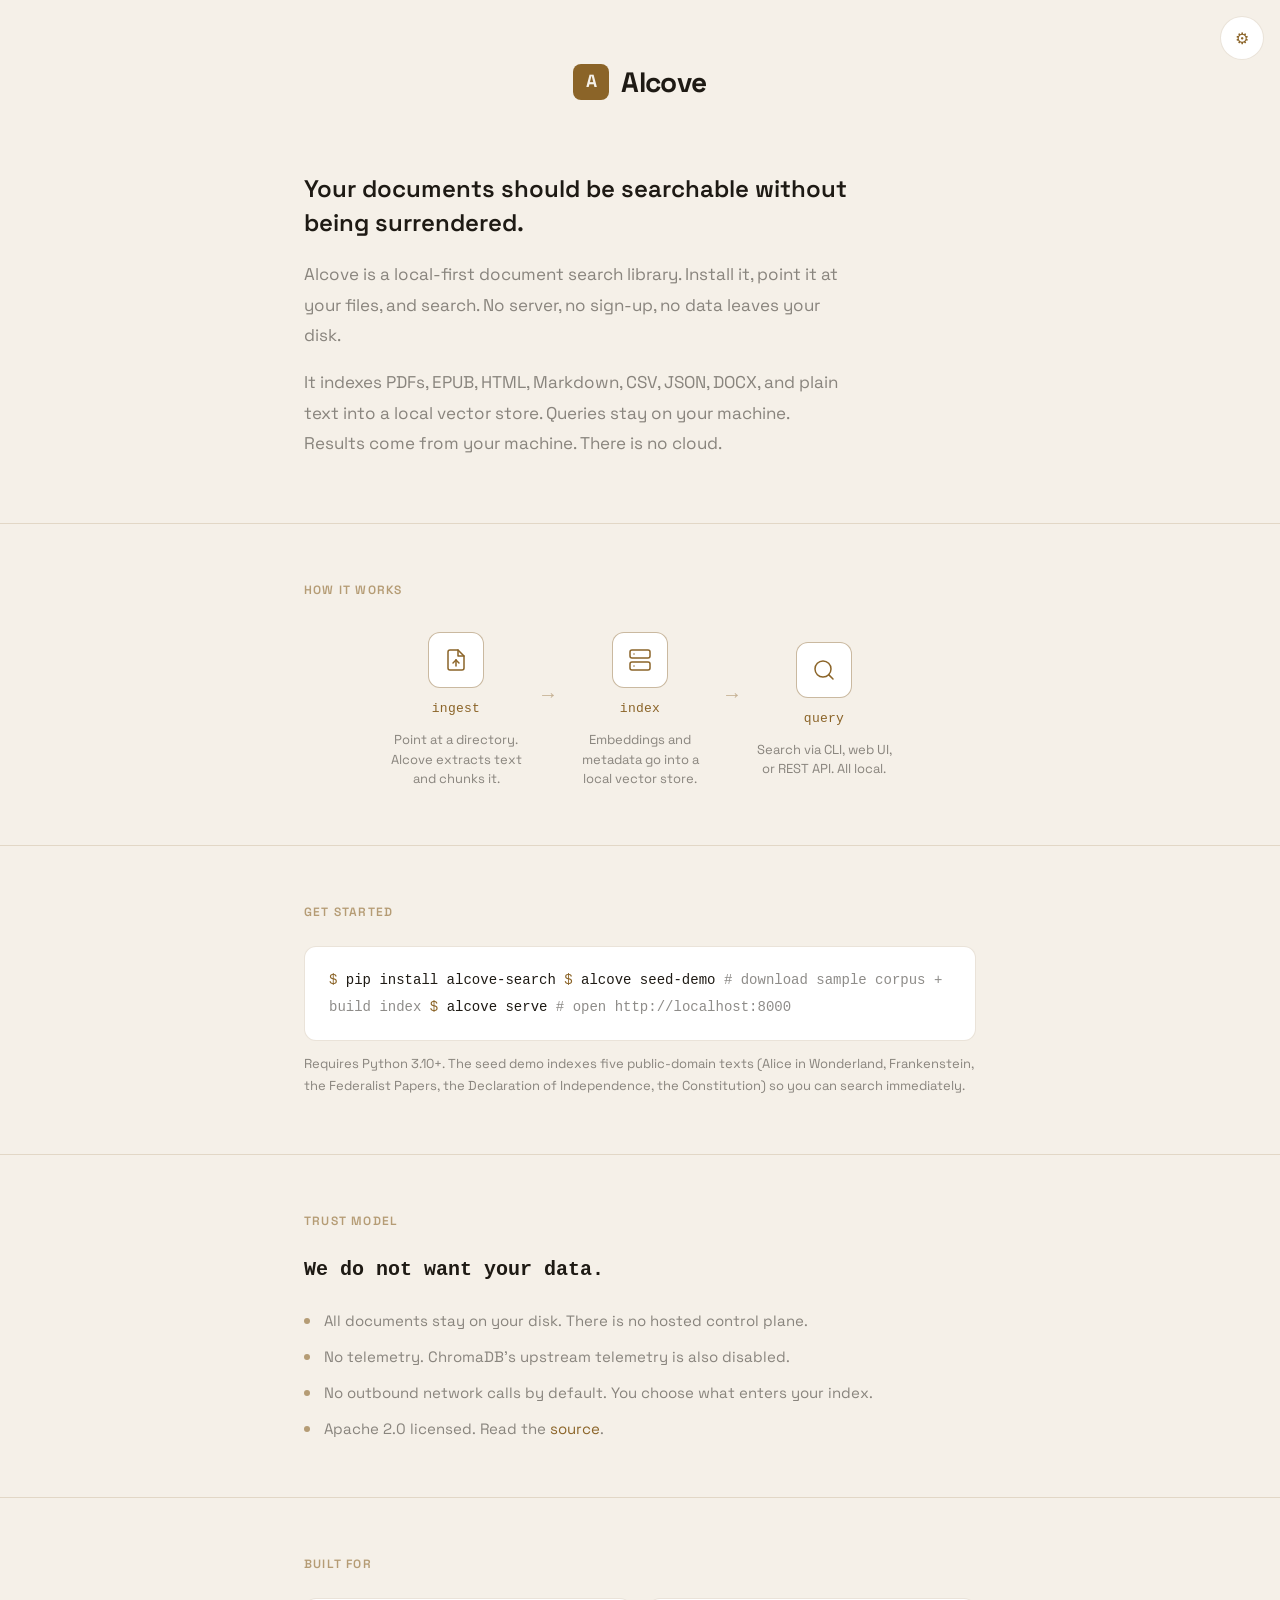
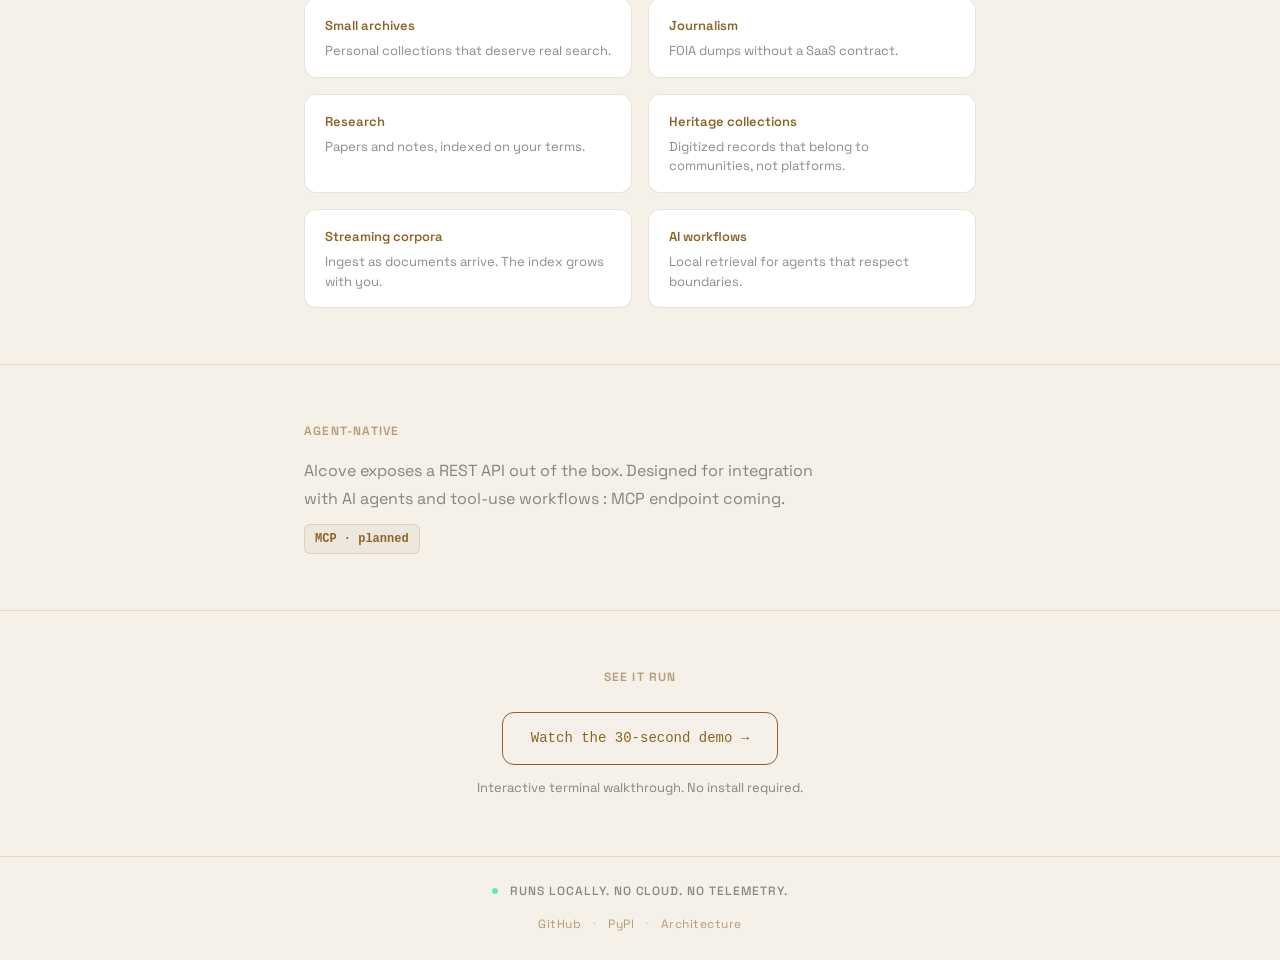
==== docs/index.html @ ea4d73d9 "Add landing page with Alcove design system Single-page landing at docs/index.html for GitHub Pages. " ====
<!DOCTYPE html>
<html lang="en">
<head>
<meta charset="UTF-8">
<meta name="viewport" content="width=device-width, initial-scale=1.0">
<title>Alcove: Local-First Document Search</title>
<meta name="description" content="Index your documents locally. Search them instantly. Your data never leaves your disk.">
<meta property="og:title" content="Alcove: Local-First Document Search">
<meta property="og:description" content="Index your documents locally. Search them instantly. Your data never leaves your disk.">
<meta property="og:type" content="website">
<meta property="og:url" content="https://pro777.github.io/alcove/">
<meta property="og:image" content="https://pro777.github.io/alcove/assets/logo.svg">
<link rel="icon" type="image/png" sizes="32x32" href="assets/favicon-32x32.png">
<link rel="apple-touch-icon" href="assets/apple-touch-icon.png">

<script>
(function() {
  var t = localStorage.getItem('alcove-theme');
  if (t) document.documentElement.dataset.theme = t;
})();
</script>

<style>
/* ---- Self-hosted Space Grotesk ---- */
@font-face {
  font-family: 'Space Grotesk';
  font-style: normal;
  font-weight: 300 700;
  font-display: swap;
  src: url([data-uri]) format('woff2');
  unicode-range: U+0100-02BA, U+02BD-02C5, U+02C7-02CC, U+02CE-02D7, U+02DD-02FF, U+0304, U+0308, U+0329, U+1D00-1DBF, U+1E00-1E9F, U+1EF2-1EFF, U+2020, U+20A0-20AB, U+20AD-20C0, U+2113, U+2C60-2C7F, U+A720-A7FF;
}
@font-face {
  font-family: 'Space Grotesk';
  font-style: normal;
  font-weight: 300 700;
  font-display: swap;
  src: url([data-uri]) format('woff2');
  unicode-range: U+0000-00FF, U+0131, U+0152-0153, U+02BB-02BC, U+02C6, U+02DA, U+02DC, U+0304, U+0308, U+0329, U+2000-206F, U+20AC, U+2122, U+2191, U+2193, U+2212, U+2215, U+FEFF, U+FFFD;
}

/* ---- Custom Properties ---- */
:root {
  --bg-body:      #1e1a14;
  --bg-surface:   #2a241d;
  --bg-card:      #241f18;
  --border:       rgba(211, 166, 111, 0.12);
  --border-hover: rgba(211, 166, 111, 0.35);
  --gold:         #d3a66f;
  --gold-dim:     rgba(211, 166, 111, 0.50);
  --gold-faint:   rgba(211, 166, 111, 0.08);
  --gold-glow:    rgba(211, 166, 111, 0.18);
  --text:         #f5f0e8;
  --text-muted:   rgba(245, 240, 232, 0.45);
  --font-sans:    'Space Grotesk', -apple-system, BlinkMacSystemFont, 'Segoe UI', Roboto, sans-serif;
  --font-mono:    'SF Mono', 'Cascadia Code', 'Fira Code', 'JetBrains Mono', Menlo, Monaco, Consolas, monospace;
  --radius-sm:    0.375rem;
  --radius-md:    0.5rem;
  --radius-lg:    0.75rem;
  color-scheme: dark;
}

@media (prefers-color-scheme: light) {
  :root:not([data-theme]) {
    color-scheme: light;
    --bg-body:      #f5f0e8;
    --bg-surface:   #ede8df;
    --bg-card:      #ffffff;
    --border:       rgba(139, 100, 45, 0.18);
    --border-hover: rgba(139, 100, 45, 0.45);
    --gold:         #8b6428;
    --gold-dim:     rgba(139, 100, 40, 0.60);
    --gold-faint:   rgba(139, 100, 40, 0.06);
    --gold-glow:    rgba(139, 100, 40, 0.14);
    --text:         #1e1a14;
    --text-muted:   rgba(30, 26, 20, 0.50);
  }
}

[data-theme="light"] {
  color-scheme: light;
  --bg-body:      #f5f0e8;
  --bg-surface:   #ede8df;
  --bg-card:      #ffffff;
  --border:       rgba(139, 100, 45, 0.18);
  --border-hover: rgba(139, 100, 45, 0.45);
  --gold:         #8b6428;
  --gold-dim:     rgba(139, 100, 40, 0.60);
  --gold-faint:   rgba(139, 100, 40, 0.06);
  --gold-glow:    rgba(139, 100, 40, 0.14);
  --text:         #1e1a14;
  --text-muted:   rgba(30, 26, 20, 0.50);
}

[data-theme="dark"] {
  color-scheme: dark;
  --bg-body:      #1e1a14;
  --bg-surface:   #2a241d;
  --bg-card:      #241f18;
  --border:       rgba(211, 166, 111, 0.12);
  --border-hover: rgba(211, 166, 111, 0.35);
  --gold:         #d3a66f;
  --gold-dim:     rgba(211, 166, 111, 0.50);
  --gold-faint:   rgba(211, 166, 111, 0.08);
  --gold-glow:    rgba(211, 166, 111, 0.18);
  --text:         #f5f0e8;
  --text-muted:   rgba(245, 240, 232, 0.45);
}

/* ---- Reset ---- */
*, *::before, *::after { box-sizing: border-box; margin: 0; padding: 0; }
html { scroll-behavior: smooth; }

body {
  background: var(--bg-body);
  color: var(--text);
  font-family: var(--font-sans);
  font-size: 16px;
  line-height: 1.7;
  min-height: 100vh;
  -webkit-font-smoothing: antialiased;
  -moz-osx-font-smoothing: grayscale;
}

/* ---- Accessibility ---- */
.sr-only {
  position: absolute; width: 1px; height: 1px; padding: 0; margin: -1px;
  overflow: hidden; clip: rect(0,0,0,0); white-space: nowrap; border: 0;
}

.skip-link {
  position: absolute; top: -44px; left: 1rem;
  background: var(--gold); color: var(--bg-body);
  padding: 0.5rem 1rem; font-weight: 600; font-size: 0.875rem;
  border-radius: 0 0 var(--radius-sm) var(--radius-sm);
  z-index: 200; transition: top 0.2s; text-decoration: none;
  min-height: 44px; display: inline-flex; align-items: center;
}
.skip-link:focus { top: 0; }

a:focus-visible, button:focus-visible {
  outline: 2px solid var(--gold); outline-offset: 2px; border-radius: var(--radius-sm);
}

/* ---- Theme Toggle ---- */
.theme-toggle {
  position: fixed; top: 1rem; right: 1rem;
  background: var(--bg-card); border: 1px solid var(--border);
  border-radius: 50%; width: 38px; height: 38px;
  display: flex; align-items: center; justify-content: center;
  cursor: pointer; font-size: 1rem; color: var(--gold);
  z-index: 100; padding: 0;
  transition: background 0.2s, border-color 0.2s;
  min-height: 44px; min-width: 44px;
}
.theme-toggle:hover { border-color: var(--border-hover); background: var(--bg-surface); }

/* ---- Layout ---- */
.container {
  max-width: 720px; width: 100%; margin: 0 auto; padding: 0 1.5rem;
}

/* ---- Header ---- */
.site-header {
  padding: 4rem 0 2rem; text-align: center;
}
.logo-row {
  display: flex; align-items: center; justify-content: center; gap: 0.75rem; margin-bottom: 0.5rem;
}
.logo-mark {
  width: 36px; height: 36px; background: var(--gold);
  border-radius: var(--radius-md);
  display: flex; align-items: center; justify-content: center;
  color: var(--bg-body); font-size: 1.1rem; font-weight: 700;
  letter-spacing: -0.02em; flex-shrink: 0;
}
.site-title {
  font-size: 1.75rem; font-weight: 700; color: var(--text);
  letter-spacing: -0.02em; line-height: 1;
}

/* ---- Sections ---- */
section {
  padding: 3.5rem 0;
}

section + section {
  border-top: 1px solid var(--border);
}

/* ---- Thesis (hero) ---- */
.thesis {
  padding: 2rem 0 4rem;
}
.thesis h2 {
  font-size: 1.5rem; font-weight: 600; line-height: 1.4;
  color: var(--text); margin-bottom: 1.25rem; max-width: 560px;
}
.thesis p {
  font-size: 1.0625rem; line-height: 1.8; color: var(--text-muted);
  max-width: 540px;
}
.thesis p + p {
  margin-top: 1rem;
}

/* ---- Pipeline ---- */
.pipeline-section h3 {
  font-size: 0.75rem; font-weight: 600; text-transform: uppercase;
  letter-spacing: 0.1em; color: var(--gold-dim); margin-bottom: 2rem;
}

.pipeline {
  display: flex; align-items: center; justify-content: center;
  gap: 0; flex-wrap: nowrap;
}

.pipeline-stage {
  display: flex; flex-direction: column; align-items: center;
  gap: 0.625rem; flex: 0 0 auto; min-width: 120px;
}

.pipeline-icon {
  width: 56px; height: 56px;
  border: 1.5px solid var(--border-hover);
  border-radius: var(--radius-lg);
  display: flex; align-items: center; justify-content: center;
  background: var(--bg-card);
  transition: border-color 0.3s, box-shadow 0.3s;
}

.pipeline-icon svg {
  width: 24px; height: 24px; stroke: var(--gold); fill: none;
  stroke-width: 1.5; stroke-linecap: round; stroke-linejoin: round;
}

.pipeline-stage:hover .pipeline-icon {
  border-color: var(--gold); box-shadow: 0 0 16px var(--gold-glow);
}

.pipeline-label {
  font-family: var(--font-mono); font-size: 0.8125rem;
  font-weight: 500; color: var(--gold); letter-spacing: 0.02em;
}

.pipeline-desc {
  font-size: 0.8125rem; color: var(--text-muted); text-align: center;
  max-width: 140px; line-height: 1.5;
}

.pipeline-arrow {
  color: var(--border-hover); font-size: 1.25rem;
  padding: 0 0.75rem; margin-top: -2rem; flex-shrink: 0;
}

/* ---- Trust ---- */
.trust-section h3 {
  font-size: 0.75rem; font-weight: 600; text-transform: uppercase;
  letter-spacing: 0.1em; color: var(--gold-dim); margin-bottom: 1.5rem;
}

.trust-statement {
  font-family: var(--font-mono); font-size: 1.25rem;
  font-weight: 600; color: var(--text); margin-bottom: 1.5rem;
  line-height: 1.5;
}

.trust-points {
  display: grid; grid-template-columns: 1fr; gap: 0.75rem;
}

.trust-point {
  font-size: 0.9375rem; color: var(--text-muted); line-height: 1.6;
  padding-left: 1.25rem; position: relative;
}

.trust-point::before {
  content: ''; position: absolute; left: 0; top: 0.6em;
  width: 6px; height: 6px; border-radius: 50%;
  background: var(--gold-dim);
}

/* ---- Quick Start ---- */
.quickstart-section h3 {
  font-size: 0.75rem; font-weight: 600; text-transform: uppercase;
  letter-spacing: 0.1em; color: var(--gold-dim); margin-bottom: 1.5rem;
}

.code-block {
  background: var(--bg-card); border: 1px solid var(--border);
  border-radius: var(--radius-lg); padding: 1.25rem 1.5rem;
  font-family: var(--font-mono); font-size: 0.875rem;
  line-height: 1.9; overflow-x: auto; position: relative;
}

.code-block code {
  color: var(--text);
}

.code-prompt { color: var(--gold); }
.code-comment { color: var(--text-muted); }

.code-block + .code-note {
  margin-top: 0.75rem; font-size: 0.8125rem; color: var(--text-muted);
}

/* ---- Verticals ---- */
.verticals-section h3 {
  font-size: 0.75rem; font-weight: 600; text-transform: uppercase;
  letter-spacing: 0.1em; color: var(--gold-dim); margin-bottom: 1.5rem;
}

.verticals-grid {
  display: grid; grid-template-columns: 1fr 1fr; gap: 1rem;
}

.vertical-item {
  background: var(--bg-card); border: 1px solid var(--border);
  border-radius: var(--radius-lg); padding: 1rem 1.25rem;
  transition: border-color 0.2s;
}

.vertical-item:hover {
  border-color: var(--border-hover);
}

.vertical-label {
  font-size: 0.8125rem; font-weight: 600; color: var(--gold);
  margin-bottom: 0.25rem;
}

.vertical-desc {
  font-size: 0.8125rem; color: var(--text-muted); line-height: 1.5;
}

/* ---- Agent / MCP ---- */
.agent-section h3 {
  font-size: 0.75rem; font-weight: 600; text-transform: uppercase;
  letter-spacing: 0.1em; color: var(--gold-dim); margin-bottom: 1rem;
}

.agent-section p {
  font-size: 1rem; color: var(--text-muted); line-height: 1.7;
  max-width: 540px;
}

.agent-badge {
  display: inline-block; font-family: var(--font-mono);
  font-size: 0.75rem; font-weight: 600;
  padding: 0.25rem 0.625rem; border-radius: var(--radius-sm);
  background: var(--gold-faint); color: var(--gold);
  border: 1px solid var(--border);
  margin-top: 0.75rem;
}

/* ---- Demo ---- */
.demo-section {
  text-align: center;
}

.demo-section h3 {
  font-size: 0.75rem; font-weight: 600; text-transform: uppercase;
  letter-spacing: 0.1em; color: var(--gold-dim); margin-bottom: 1.5rem;
}

.demo-link {
  display: inline-flex; align-items: center; gap: 0.5rem;
  padding: 0.875rem 1.75rem;
  border: 1px solid var(--gold); border-radius: var(--radius-lg);
  color: var(--gold); text-decoration: none;
  font-family: var(--font-mono); font-size: 0.875rem; font-weight: 500;
  transition: background 0.2s, color 0.2s;
}

.demo-link:hover {
  background: var(--gold); color: var(--bg-body); text-decoration: none;
}

.demo-note {
  margin-top: 0.75rem; font-size: 0.8125rem; color: var(--text-muted);
}

/* ---- Footer ---- */
.site-footer {
  padding: 1.5rem 0; border-top: 1px solid var(--border);
  text-align: center;
}
.site-footer p {
  font-size: 0.75rem; font-weight: 500; text-transform: uppercase;
  letter-spacing: 0.08em; color: var(--text-muted);
}
.footer-dot {
  display: inline-block; width: 6px; height: 6px; border-radius: 50%;
  background: #6ee7b7; margin-right: 0.5rem;
  vertical-align: middle; position: relative; top: -1px;
}
.footer-links {
  margin-top: 0.5rem;
}
.footer-links a {
  font-size: 0.75rem; color: var(--gold-dim); text-decoration: none;
  letter-spacing: 0.04em;
}
.footer-links a:hover {
  color: var(--gold); text-decoration: underline;
}
.footer-sep {
  margin: 0 0.5rem; color: var(--border);
}

/* ---- Links ---- */
a { color: var(--gold); text-decoration: none; }
a:hover { text-decoration: underline; }

/* ---- Responsive ---- */
@media (max-width: 600px) {
  .container { padding: 0 1rem; }
  .site-header { padding: 3rem 0 1.5rem; }
  .site-title { font-size: 1.5rem; }
  section { padding: 2.5rem 0; }
  .thesis h2 { font-size: 1.25rem; }
  .pipeline { flex-direction: column; gap: 1rem; }
  .pipeline-arrow { transform: rotate(90deg); margin: 0; padding: 0; }
  .pipeline-stage { min-width: auto; }
  .verticals-grid { grid-template-columns: 1fr; }
  .trust-statement { font-size: 1.0625rem; }
}
</style>
</head>
<body>

<a href="#main" class="skip-link">Skip to main content</a>

<button class="theme-toggle" id="theme-toggle" aria-label="Toggle theme">
  <span id="theme-icon">&#9790;</span>
</button>

<header class="site-header">
  <div class="container">
    <div class="logo-row">
      <div class="logo-mark" aria-hidden="true">A</div>
      <h1 class="site-title">Alcove</h1>
    </div>
  </div>
</header>

<main id="main">

  <!-- Thesis -->
  <section class="thesis">
    <div class="container">
      <h2>Your documents should be searchable without being surrendered.</h2>
      <p>
        Alcove is a local-first document search library. Install it, point it at your files, and search. No server, no sign-up, no data leaves your disk.
      </p>
      <p>
        It indexes PDFs, EPUB, HTML, Markdown, CSV, JSON, DOCX, and plain text into a local vector store. Queries stay on your machine. Results come from your machine. There is no cloud.
      </p>
    </div>
  </section>

  <!-- Pipeline -->
  <section class="pipeline-section">
    <div class="container">
      <h3>How it works</h3>
      <div class="pipeline" role="img" aria-label="Three-stage pipeline: ingest files, index into vector store, query locally">

        <div class="pipeline-stage">
          <div class="pipeline-icon">
            <svg viewBox="0 0 24 24"><path d="M14 2H6a2 2 0 0 0-2 2v16a2 2 0 0 0 2 2h12a2 2 0 0 0 2-2V8z"/><polyline points="14 2 14 8 20 8"/><line x1="12" y1="18" x2="12" y2="12"/><line x1="9" y1="15" x2="12" y2="12"/><line x1="15" y1="15" x2="12" y2="12"/></svg>
          </div>
          <span class="pipeline-label">ingest</span>
          <span class="pipeline-desc">Point at a directory. Alcove extracts text and chunks it.</span>
        </div>

        <span class="pipeline-arrow" aria-hidden="true">&#8594;</span>

        <div class="pipeline-stage">
          <div class="pipeline-icon">
            <svg viewBox="0 0 24 24"><rect x="2" y="2" width="20" height="8" rx="2" ry="2"/><rect x="2" y="14" width="20" height="8" rx="2" ry="2"/><line x1="6" y1="6" x2="6.01" y2="6"/><line x1="6" y1="18" x2="6.01" y2="18"/></svg>
          </div>
          <span class="pipeline-label">index</span>
          <span class="pipeline-desc">Embeddings and metadata go into a local vector store.</span>
        </div>

        <span class="pipeline-arrow" aria-hidden="true">&#8594;</span>

        <div class="pipeline-stage">
          <div class="pipeline-icon">
            <svg viewBox="0 0 24 24"><circle cx="11" cy="11" r="8"/><line x1="21" y1="21" x2="16.65" y2="16.65"/></svg>
          </div>
          <span class="pipeline-label">query</span>
          <span class="pipeline-desc">Search via CLI, web UI, or REST API. All local.</span>
        </div>

      </div>
    </div>
  </section>

  <!-- Quick Start -->
  <section class="quickstart-section">
    <div class="container">
      <h3>Get started</h3>
      <div class="code-block">
        <code><span class="code-prompt">$</span> pip install alcove-search
<span class="code-prompt">$</span> alcove seed-demo          <span class="code-comment"># download sample corpus + build index</span>
<span class="code-prompt">$</span> alcove serve              <span class="code-comment"># open http://localhost:8000</span></code>
      </div>
      <p class="code-note">
        Requires Python 3.10+. The seed demo indexes five public-domain texts (Alice in Wonderland, Frankenstein, the Federalist Papers, the Declaration of Independence, the Constitution) so you can search immediately.
      </p>
    </div>
  </section>

  <!-- Trust -->
  <section class="trust-section">
    <div class="container">
      <h3>Trust model</h3>
      <p class="trust-statement">We do not want your data.</p>
      <div class="trust-points">
        <div class="trust-point">All documents stay on your disk. There is no hosted control plane.</div>
        <div class="trust-point">No telemetry. ChromaDB&rsquo;s upstream telemetry is also disabled.</div>
        <div class="trust-point">No outbound network calls by default. You choose what enters your index.</div>
        <div class="trust-point">Apache 2.0 licensed. Read the <a href="https://github.com/Pro777/alcove">source</a>.</div>
      </div>
    </div>
  </section>

  <!-- Verticals -->
  <section class="verticals-section">
    <div class="container">
      <h3>Built for</h3>
      <div class="verticals-grid">
        <div class="vertical-item">
          <div class="vertical-label">Small archives</div>
          <div class="vertical-desc">Personal collections that deserve real search.</div>
        </div>
        <div class="vertical-item">
          <div class="vertical-label">Journalism</div>
          <div class="vertical-desc">FOIA dumps without a SaaS contract.</div>
        </div>
        <div class="vertical-item">
          <div class="vertical-label">Research</div>
          <div class="vertical-desc">Papers and notes, indexed on your terms.</div>
        </div>
        <div class="vertical-item">
          <div class="vertical-label">Heritage collections</div>
          <div class="vertical-desc">Digitized records that belong to communities, not platforms.</div>
        </div>
        <div class="vertical-item">
          <div class="vertical-label">Streaming corpora</div>
          <div class="vertical-desc">Ingest as documents arrive. The index grows with you.</div>
        </div>
        <div class="vertical-item">
          <div class="vertical-label">AI workflows</div>
          <div class="vertical-desc">Local retrieval for agents that respect boundaries.</div>
        </div>
      </div>
    </div>
  </section>

  <!-- Agent-native -->
  <section class="agent-section">
    <div class="container">
      <h3>Agent-native</h3>
      <p>
        Alcove exposes a REST API out of the box. Designed for integration with AI agents and tool-use workflows : MCP endpoint coming.
      </p>
      <span class="agent-badge">MCP &middot; planned</span>
    </div>
  </section>

  <!-- Demo -->
  <section class="demo-section">
    <div class="container">
      <h3>See it run</h3>
      <a href="demo.html" class="demo-link">
        Watch the 30-second demo &#8594;
      </a>
      <p class="demo-note">Interactive terminal walkthrough. No install required.</p>
    </div>
  </section>

</main>

<footer class="site-footer">
  <div class="container">
    <p>
      <span class="footer-dot" aria-hidden="true"></span>
      Runs locally. No cloud. No telemetry.
    </p>
    <div class="footer-links">
      <a href="https://github.com/Pro777/alcove">GitHub</a>
      <span class="footer-sep" aria-hidden="true">&middot;</span>
      <a href="https://pypi.org/project/alcove-search/">PyPI</a>
      <span class="footer-sep" aria-hidden="true">&middot;</span>
      <a href="ARCHITECTURE.html">Architecture</a>
    </div>
  </div>
</footer>

<script>
(function() {
  var btn = document.getElementById('theme-toggle');
  var icon = document.getElementById('theme-icon');
  var states = ['auto', 'light', 'dark'];
  var icons = {'auto': '&#9881;', 'light': '&#9728;', 'dark': '&#9790;'};
  var labels = {'auto': 'Auto theme', 'light': 'Light theme', 'dark': 'Dark theme'};

  function getCurrent() {
    return localStorage.getItem('alcove-theme') || 'auto';
  }

  function apply(theme) {
    if (theme === 'auto') {
      delete document.documentElement.dataset.theme;
      localStorage.removeItem('alcove-theme');
    } else {
      document.documentElement.dataset.theme = theme;
      localStorage.setItem('alcove-theme', theme);
    }
    icon.innerHTML = icons[theme];
    btn.setAttribute('aria-label', labels[theme]);
  }

  apply(getCurrent());

  btn.addEventListener('click', function() {
    var cur = getCurrent();
    var next = states[(states.indexOf(cur) + 1) % states.length];
    apply(next);
  });
})();
</script>
</body>
</html>
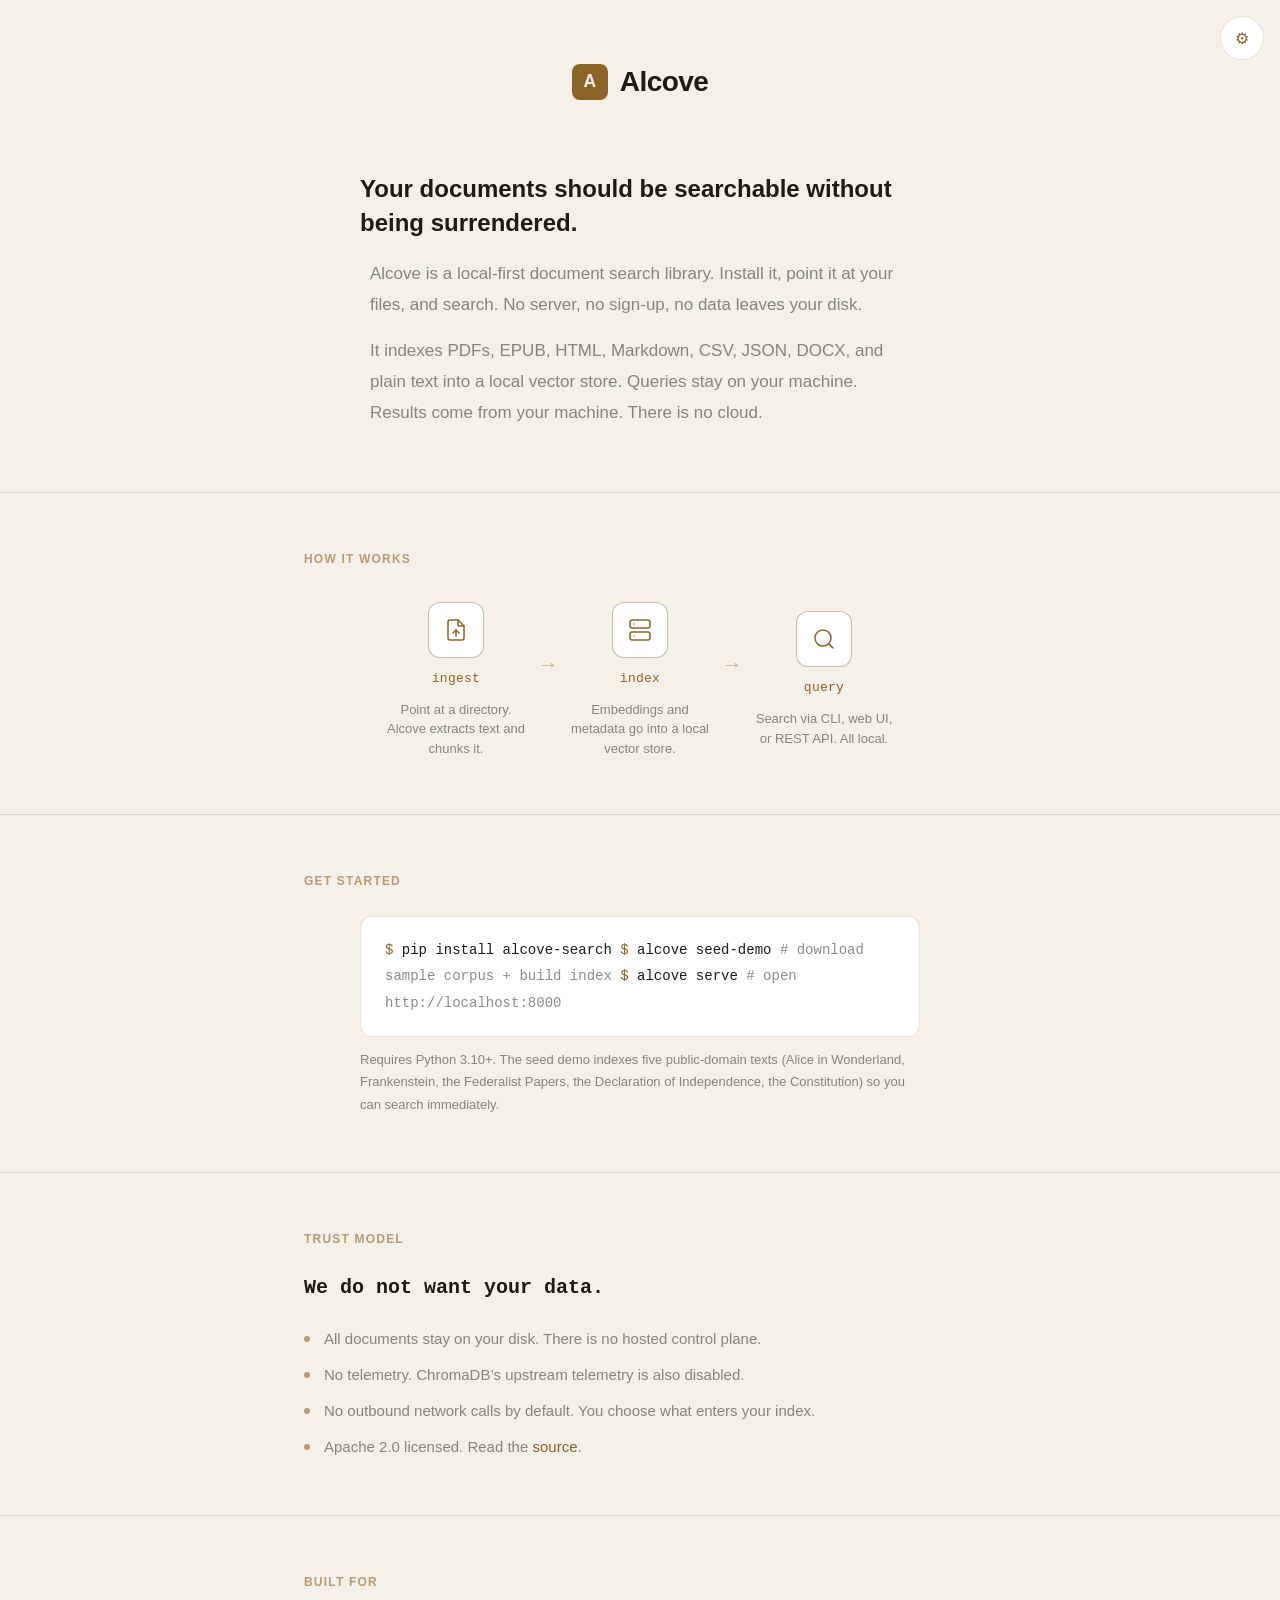
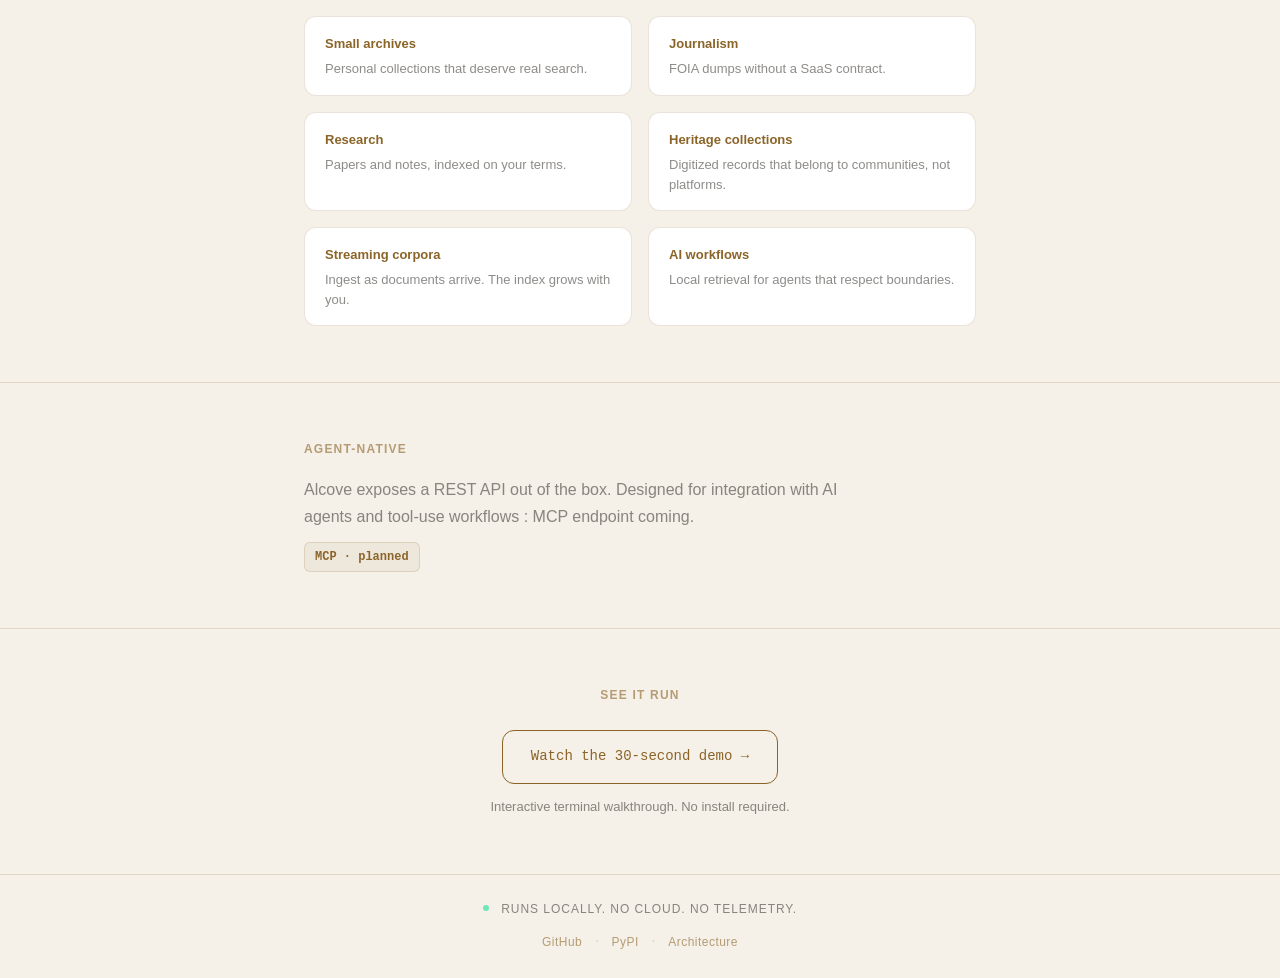
==== commit e294d0aa: "fix: center thesis and quick-start landing copy" ====
--- a/docs/index.html
+++ b/docs/index.html
@@ -27,15 +27,7 @@
   font-style: normal;
   font-weight: 300 700;
   font-display: swap;
-  src: url([data-uri]) format('woff2');
-  unicode-range: U+0100-02BA, U+02BD-02C5, U+02C7-02CC, U+02CE-02D7, U+02DD-02FF, U+0304, U+0308, U+0329, U+1D00-1DBF, U+1E00-1E9F, U+1EF2-1EFF, U+2020, U+20A0-20AB, U+20AD-20C0, U+2113, U+2C60-2C7F, U+A720-A7FF;
-}
-@font-face {
-  font-family: 'Space Grotesk';
-  font-style: normal;
-  font-weight: 300 700;
-  font-display: swap;
-  src: url([data-uri]) format('woff2');
+  src: url([data-uri]) format('woff2');
   unicode-range: U+0000-00FF, U+0131, U+0152-0153, U+02BB-02BC, U+02C6, U+02DA, U+02DC, U+0304, U+0308, U+0329, U+2000-206F, U+20AC, U+2122, U+2191, U+2193, U+2212, U+2215, U+FEFF, U+FFFD;
 }
 
@@ -194,11 +186,11 @@
 }
 .thesis h2 {
   font-size: 1.5rem; font-weight: 600; line-height: 1.4;
-  color: var(--text); margin-bottom: 1.25rem; max-width: 560px;
+  color: var(--text); margin: 0 auto 1.25rem; max-width: 560px;
 }
 .thesis p {
   font-size: 1.0625rem; line-height: 1.8; color: var(--text-muted);
-  max-width: 540px;
+  margin: 0 auto; max-width: 540px;
 }
 .thesis p + p {
   margin-top: 1rem;
@@ -235,8 +227,7 @@
 }
 
 .pipeline-stage:hover .pipeline-icon {
-  border-color: var(--gold); box-shadow: 0 0 16px var(--gold-glow);
-}
+  border-color: var(--gold); box-shadow: 0 0 16px var(--gold-glow); }
 
 .pipeline-label {
   font-family: var(--font-mono); font-size: 0.8125rem;
@@ -291,6 +282,7 @@
   border-radius: var(--radius-lg); padding: 1.25rem 1.5rem;
   font-family: var(--font-mono); font-size: 0.875rem;
   line-height: 1.9; overflow-x: auto; position: relative;
+  margin: 0 auto; max-width: 560px;
 }
 
 .code-block code {
@@ -301,7 +293,8 @@
 .code-comment { color: var(--text-muted); }
 
 .code-block + .code-note {
-  margin-top: 0.75rem; font-size: 0.8125rem; color: var(--text-muted);
+  margin: 0.75rem auto 0; font-size: 0.8125rem; color: var(--text-muted);
+  max-width: 560px;
 }
 
 /* ---- Verticals ---- */
